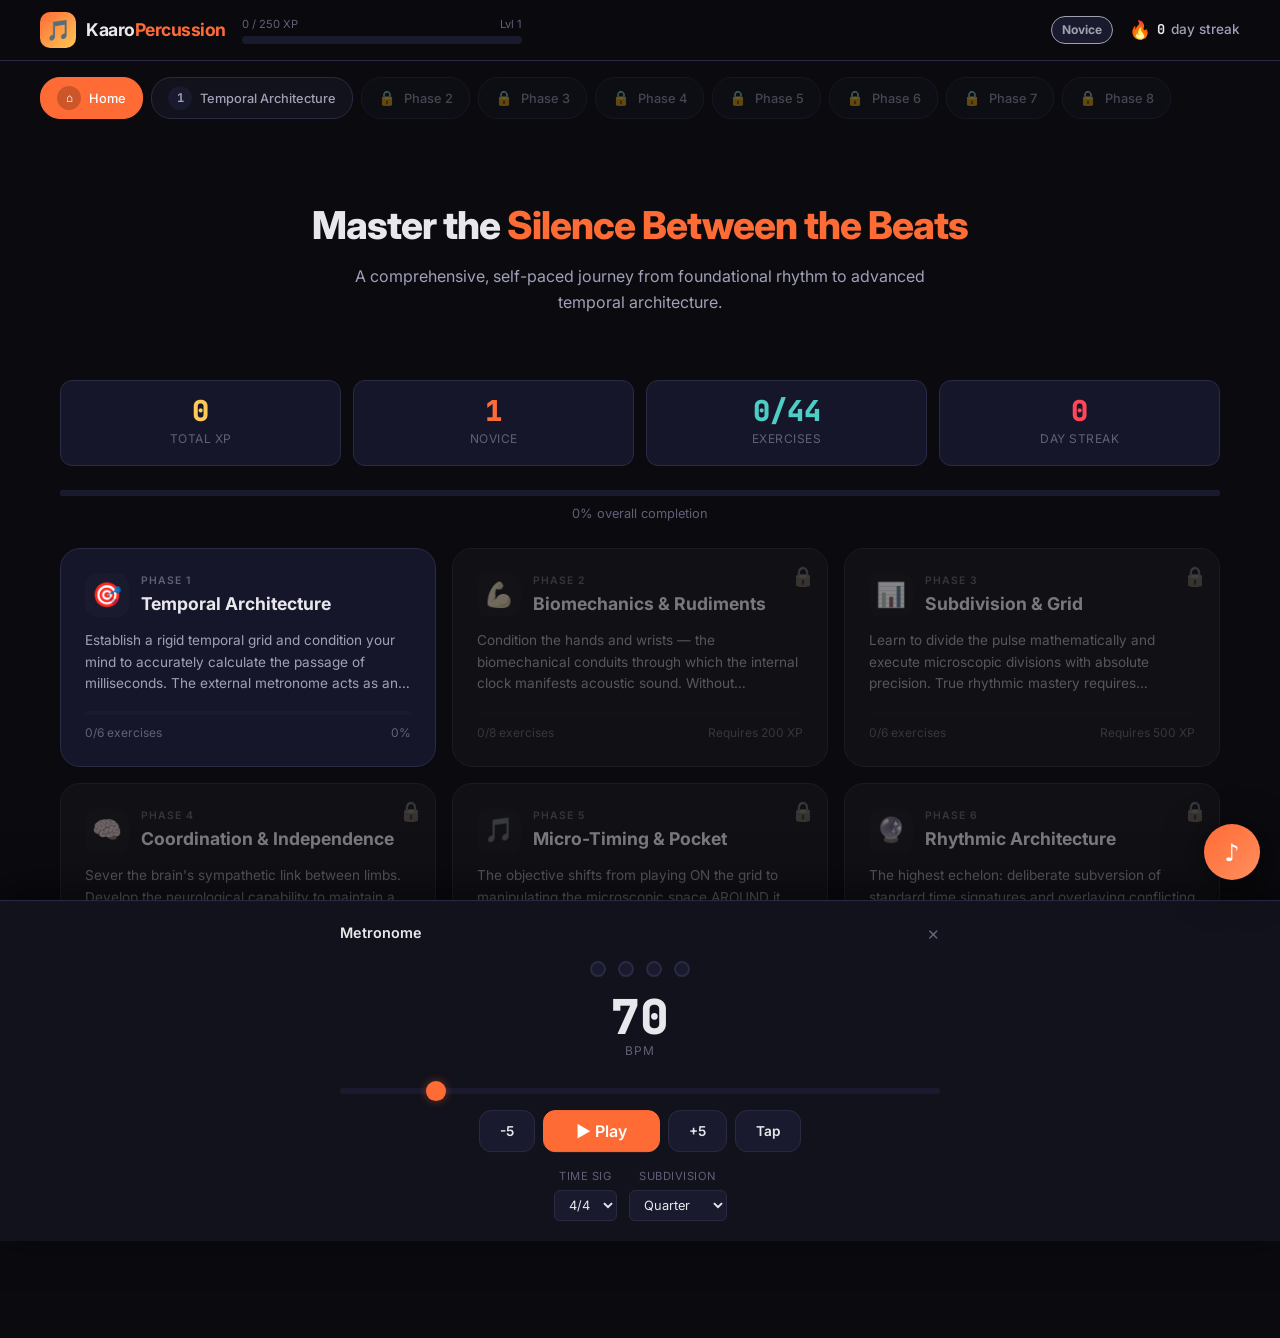
==== index.html @ 69bf9e23 "init with @claude" ====
<!DOCTYPE html>
<html lang="en">
<head>
  <meta charset="UTF-8">
  <meta name="viewport" content="width=device-width, initial-scale=1.0">
  <title>KaaroPercussion — Master the Silence Between the Beats</title>
  <meta name="description" content="A self-paced, gamified percussion training tool. From foundational rhythm to advanced temporal architecture.">
  <meta name="theme-color" content="#0a0a0f">
  <link rel="icon" href="data:image/svg+xml,<svg xmlns='http://www.w3.org/2000/svg' viewBox='0 0 100 100'><text y='.9em' font-size='90'>🥁</text></svg>">
  <link rel="stylesheet" href="style.css">
</head>
<body>

  <!-- Header -->
  <header id="app-header">
    <div class="header-inner">
      <div class="logo">
        <div class="logo-icon">&#127925;</div>
        <div class="logo-text">Kaaro<span>Percussion</span></div>
      </div>
      <div class="xp-bar-container">
        <div class="xp-bar-label">
          <span id="xp-label">0 / 250 XP</span>
          <span id="level-label">Lvl 1</span>
        </div>
        <div class="xp-bar">
          <div class="xp-bar-fill" id="xp-bar-fill" style="width: 0%"></div>
        </div>
      </div>
      <div class="header-stats">
        <span class="level-badge" id="level-badge">Novice</span>
        <div class="stat-badge">
          <span class="icon">&#128293;</span>
          <span class="value" id="streak-value">0</span>
          <span>day streak</span>
        </div>
      </div>
    </div>
  </header>

  <!-- Phase Navigation -->
  <nav id="phase-nav">
    <div class="phase-nav-inner" id="phase-nav-inner">
      <!-- Populated by JS -->
    </div>
  </nav>

  <!-- Main Content -->
  <main id="app-content">
    <!-- Views rendered here by JS -->
  </main>

  <!-- Metronome Toggle Button -->
  <button class="metronome-toggle" id="metronome-toggle" title="Toggle Metronome">
    &#9834;
  </button>

  <!-- Metronome Panel -->
  <div id="metronome-panel">
    <div class="metronome-inner">
      <div class="metronome-header">
        <h3>Metronome</h3>
        <button class="metronome-close" id="metronome-close">&times;</button>
      </div>
      <div class="metronome-pulse" id="metronome-pulse">
        <!-- Pulse dots populated by JS -->
      </div>
      <div class="metronome-bpm-display">
        <div class="metronome-bpm-value" id="bpm-display">70</div>
        <div class="metronome-bpm-label">BPM</div>
      </div>
      <input type="range" class="metronome-slider" id="bpm-slider" min="30" max="300" value="70">
      <div class="metronome-controls">
        <button class="metro-btn" id="bpm-down">-5</button>
        <button class="metro-btn play-btn" id="metro-play">&#9654; Play</button>
        <button class="metro-btn" id="bpm-up">+5</button>
        <button class="metro-btn" id="tap-tempo">Tap</button>
      </div>
      <div class="metronome-options">
        <div class="metro-option">
          <label>Time Sig</label>
          <select id="time-sig">
            <option value="2">2/4</option>
            <option value="3">3/4</option>
            <option value="4" selected>4/4</option>
            <option value="5">5/4</option>
            <option value="6">6/8</option>
            <option value="7">7/8</option>
          </select>
        </div>
        <div class="metro-option">
          <label>Subdivision</label>
          <select id="subdivision">
            <option value="1" selected>Quarter</option>
            <option value="2">Eighth</option>
            <option value="3">Triplet</option>
            <option value="4">Sixteenth</option>
          </select>
        </div>
      </div>
    </div>
  </div>

  <!-- Toast Container -->
  <div id="toast-container"></div>

  <!-- Scripts -->
  <script src="data.js"></script>
  <script src="app.js"></script>

</body>
</html>
---- style.css ----
/* ============================================================
   KaaroPercussion - Design System & Styles
   ============================================================ */

@import url('https://fonts.googleapis.com/css2?family=Inter:wght@300;400;500;600;700;800&family=JetBrains+Mono:wght@400;500;700&display=swap');

/* --- CSS Variables --- */
:root {
  --bg-primary: #0a0a0f;
  --bg-secondary: #12121c;
  --bg-tertiary: #1a1a2e;
  --bg-card: #16162a;
  --bg-elevated: #1e1e38;
  --accent-primary: #ff6b35;
  --accent-secondary: #ffc857;
  --accent-tertiary: #4ecdc4;
  --accent-purple: #9b59b6;
  --text-primary: #e8e8ec;
  --text-secondary: #a0a0b8;
  --text-muted: #606078;
  --danger: #ff4757;
  --success: #2ed573;
  --border: #2a2a44;
  --radius-sm: 6px;
  --radius-md: 12px;
  --radius-lg: 20px;
  --radius-xl: 28px;
  --shadow-sm: 0 2px 8px rgba(0,0,0,0.3);
  --shadow-md: 0 4px 24px rgba(0,0,0,0.4);
  --shadow-lg: 0 8px 40px rgba(0,0,0,0.5);
  --shadow-glow: 0 0 20px rgba(255,107,53,0.15);
  --font-body: 'Inter', system-ui, -apple-system, sans-serif;
  --font-mono: 'JetBrains Mono', 'Fira Code', 'Consolas', monospace;
  --transition: 0.25s cubic-bezier(0.4, 0, 0.2, 1);
}

/* --- Reset & Base --- */
*, *::before, *::after { box-sizing: border-box; margin: 0; padding: 0; }

html {
  font-size: 16px;
  scroll-behavior: smooth;
  -webkit-text-size-adjust: 100%;
}

body {
  font-family: var(--font-body);
  background: var(--bg-primary);
  color: var(--text-primary);
  line-height: 1.6;
  min-height: 100vh;
  overflow-x: hidden;
  -webkit-font-smoothing: antialiased;
}

a { color: var(--accent-tertiary); text-decoration: none; }
a:hover { text-decoration: underline; }

button {
  font-family: var(--font-body);
  cursor: pointer;
  border: none;
  outline: none;
  background: none;
  color: var(--text-primary);
}

/* --- Scrollbar --- */
::-webkit-scrollbar { width: 6px; }
::-webkit-scrollbar-track { background: var(--bg-primary); }
::-webkit-scrollbar-thumb { background: var(--border); border-radius: 3px; }
::-webkit-scrollbar-thumb:hover { background: var(--text-muted); }

/* ============================================================
   HEADER
   ============================================================ */
#app-header {
  position: sticky;
  top: 0;
  z-index: 100;
  background: rgba(10, 10, 15, 0.92);
  backdrop-filter: blur(12px);
  border-bottom: 1px solid var(--border);
  padding: 12px 20px;
}

.header-inner {
  max-width: 1200px;
  margin: 0 auto;
  display: flex;
  align-items: center;
  gap: 16px;
  flex-wrap: wrap;
}

.logo {
  display: flex;
  align-items: center;
  gap: 10px;
  flex-shrink: 0;
}

.logo-icon {
  width: 36px;
  height: 36px;
  background: linear-gradient(135deg, var(--accent-primary), var(--accent-secondary));
  border-radius: 10px;
  display: flex;
  align-items: center;
  justify-content: center;
  font-size: 20px;
}

.logo-text {
  font-size: 1.1rem;
  font-weight: 700;
  letter-spacing: -0.5px;
}

.logo-text span { color: var(--accent-primary); }

.header-stats {
  display: flex;
  align-items: center;
  gap: 16px;
  margin-left: auto;
}

.stat-badge {
  display: flex;
  align-items: center;
  gap: 6px;
  font-size: 0.85rem;
  color: var(--text-secondary);
  font-weight: 500;
}

.stat-badge .value {
  color: var(--text-primary);
  font-weight: 700;
  font-family: var(--font-mono);
}

.stat-badge .icon { font-size: 1.1rem; }

/* XP Bar */
.xp-bar-container {
  flex: 1;
  min-width: 120px;
  max-width: 280px;
}

.xp-bar-label {
  font-size: 0.7rem;
  color: var(--text-muted);
  margin-bottom: 3px;
  display: flex;
  justify-content: space-between;
}

.xp-bar {
  height: 8px;
  background: var(--bg-tertiary);
  border-radius: 4px;
  overflow: hidden;
}

.xp-bar-fill {
  height: 100%;
  background: linear-gradient(90deg, var(--accent-primary), var(--accent-secondary));
  border-radius: 4px;
  transition: width 0.6s ease;
  position: relative;
}

.xp-bar-fill::after {
  content: '';
  position: absolute;
  top: 0; right: 0;
  width: 30px; height: 100%;
  background: linear-gradient(90deg, transparent, rgba(255,255,255,0.2));
}

.level-badge {
  display: inline-flex;
  align-items: center;
  gap: 4px;
  padding: 3px 10px;
  border-radius: 20px;
  font-size: 0.75rem;
  font-weight: 700;
  background: var(--bg-tertiary);
  border: 1px solid var(--border);
  white-space: nowrap;
}

/* ============================================================
   PHASE NAVIGATION
   ============================================================ */
#phase-nav {
  padding: 16px 20px;
  overflow-x: auto;
  scroll-snap-type: x mandatory;
  -webkit-overflow-scrolling: touch;
  scrollbar-width: none;
}
#phase-nav::-webkit-scrollbar { display: none; }

.phase-nav-inner {
  max-width: 1200px;
  margin: 0 auto;
  display: flex;
  gap: 8px;
}

.phase-nav-item {
  scroll-snap-align: center;
  display: flex;
  align-items: center;
  gap: 8px;
  padding: 8px 16px;
  border-radius: var(--radius-lg);
  background: var(--bg-secondary);
  border: 1px solid var(--border);
  font-size: 0.8rem;
  font-weight: 500;
  color: var(--text-secondary);
  white-space: nowrap;
  transition: var(--transition);
  cursor: pointer;
  flex-shrink: 0;
}

.phase-nav-item:hover { background: var(--bg-tertiary); color: var(--text-primary); }
.phase-nav-item.active { background: var(--accent-primary); color: #fff; border-color: var(--accent-primary); }
.phase-nav-item.locked { opacity: 0.4; cursor: not-allowed; }
.phase-nav-item.completed { border-color: var(--success); }
.phase-nav-item .nav-num {
  width: 24px; height: 24px;
  border-radius: 50%;
  background: var(--bg-tertiary);
  display: flex; align-items: center; justify-content: center;
  font-weight: 700; font-size: 0.75rem;
  font-family: var(--font-mono);
}
.phase-nav-item.active .nav-num { background: rgba(0,0,0,0.2); }
.phase-nav-item.locked .nav-lock { font-size: 0.9rem; }

/* ============================================================
   MAIN CONTENT
   ============================================================ */
#app-content {
  max-width: 1200px;
  margin: 0 auto;
  padding: 20px;
  padding-bottom: 100px;
}

/* --- Dashboard View --- */
.dashboard-hero {
  text-align: center;
  padding: 40px 20px;
}

.dashboard-hero h1 {
  font-size: clamp(1.6rem, 4vw, 2.4rem);
  font-weight: 800;
  letter-spacing: -1px;
  margin-bottom: 8px;
}

.dashboard-hero h1 span { color: var(--accent-primary); }

.dashboard-hero p {
  color: var(--text-secondary);
  font-size: 1rem;
  max-width: 600px;
  margin: 0 auto;
}

.dashboard-stats {
  display: grid;
  grid-template-columns: repeat(auto-fit, minmax(140px, 1fr));
  gap: 12px;
  margin: 24px 0;
}

.dashboard-stat-card {
  background: var(--bg-card);
  border: 1px solid var(--border);
  border-radius: var(--radius-md);
  padding: 16px;
  text-align: center;
}

.dashboard-stat-card .stat-value {
  font-size: 1.8rem;
  font-weight: 800;
  font-family: var(--font-mono);
  line-height: 1;
  margin-bottom: 4px;
}

.dashboard-stat-card .stat-label {
  font-size: 0.75rem;
  color: var(--text-muted);
  text-transform: uppercase;
  letter-spacing: 0.5px;
}

/* Phase Cards Grid */
.phase-grid {
  display: grid;
  grid-template-columns: repeat(auto-fill, minmax(280px, 1fr));
  gap: 16px;
  margin-top: 24px;
}

.phase-card {
  background: var(--bg-card);
  border: 1px solid var(--border);
  border-radius: var(--radius-lg);
  padding: 24px;
  cursor: pointer;
  transition: var(--transition);
  position: relative;
  overflow: hidden;
}

.phase-card:hover {
  transform: translateY(-2px);
  border-color: var(--accent-primary);
  box-shadow: var(--shadow-glow);
}

.phase-card.locked {
  filter: grayscale(0.8);
  opacity: 0.5;
  cursor: not-allowed;
}

.phase-card.locked:hover { transform: none; border-color: var(--border); box-shadow: none; }

.phase-card.completed { border-color: var(--success); }

.phase-card-header {
  display: flex;
  align-items: center;
  gap: 12px;
  margin-bottom: 12px;
}

.phase-card-icon {
  width: 44px; height: 44px;
  background: var(--bg-tertiary);
  border-radius: var(--radius-md);
  display: flex; align-items: center; justify-content: center;
  font-size: 1.5rem;
}

.phase-card-number {
  font-size: 0.65rem;
  text-transform: uppercase;
  letter-spacing: 1px;
  color: var(--text-muted);
  font-weight: 600;
}

.phase-card-title {
  font-size: 1.1rem;
  font-weight: 700;
}

.phase-card-desc {
  font-size: 0.85rem;
  color: var(--text-secondary);
  margin-bottom: 16px;
  display: -webkit-box;
  -webkit-line-clamp: 3;
  -webkit-box-orient: vertical;
  overflow: hidden;
}

.phase-card-progress {
  height: 4px;
  background: var(--bg-tertiary);
  border-radius: 2px;
  overflow: hidden;
}

.phase-card-progress-fill {
  height: 100%;
  background: var(--accent-tertiary);
  border-radius: 2px;
  transition: width 0.4s ease;
}

.phase-card-footer {
  display: flex;
  justify-content: space-between;
  align-items: center;
  margin-top: 8px;
  font-size: 0.75rem;
  color: var(--text-muted);
}

.phase-lock-overlay {
  position: absolute;
  top: 12px; right: 12px;
  font-size: 1.2rem;
  opacity: 0.5;
}

/* --- Phase Detail View --- */
.phase-detail-header {
  margin-bottom: 24px;
}

.phase-detail-header .back-btn {
  display: inline-flex;
  align-items: center;
  gap: 6px;
  color: var(--text-secondary);
  font-size: 0.85rem;
  margin-bottom: 16px;
  cursor: pointer;
  transition: var(--transition);
}

.phase-detail-header .back-btn:hover { color: var(--text-primary); }

.phase-detail-header h2 {
  font-size: clamp(1.4rem, 3vw, 2rem);
  font-weight: 800;
  letter-spacing: -0.5px;
}

.phase-detail-header .phase-subtitle {
  color: var(--accent-primary);
  font-size: 0.85rem;
  font-weight: 600;
  text-transform: uppercase;
  letter-spacing: 1px;
  margin-bottom: 4px;
}

.phase-detail-header .phase-desc {
  color: var(--text-secondary);
  font-size: 0.95rem;
  margin-top: 8px;
  max-width: 700px;
}

.phase-progress-bar {
  margin-top: 16px;
}

/* Lesson Accordion */
.lesson-list { display: flex; flex-direction: column; gap: 12px; }

.lesson-item {
  background: var(--bg-card);
  border: 1px solid var(--border);
  border-radius: var(--radius-md);
  overflow: hidden;
  transition: var(--transition);
}

.lesson-item.completed { border-left: 3px solid var(--success); }
.lesson-item.in-progress { border-left: 3px solid var(--accent-primary); }

.lesson-header {
  padding: 16px 20px;
  cursor: pointer;
  display: flex;
  align-items: center;
  gap: 12px;
  transition: var(--transition);
}

.lesson-header:hover { background: var(--bg-tertiary); }

.lesson-status-icon {
  width: 28px; height: 28px;
  border-radius: 50%;
  border: 2px solid var(--border);
  display: flex; align-items: center; justify-content: center;
  font-size: 0.75rem;
  flex-shrink: 0;
}

.lesson-item.completed .lesson-status-icon {
  background: var(--success);
  border-color: var(--success);
  color: #fff;
}

.lesson-item.in-progress .lesson-status-icon {
  border-color: var(--accent-primary);
  color: var(--accent-primary);
}

.lesson-title {
  font-weight: 600;
  font-size: 0.95rem;
  flex: 1;
}

.lesson-meta {
  font-size: 0.75rem;
  color: var(--text-muted);
  display: flex;
  align-items: center;
  gap: 8px;
}

.lesson-chevron {
  color: var(--text-muted);
  transition: transform var(--transition);
  font-size: 0.8rem;
}

.lesson-item.expanded .lesson-chevron { transform: rotate(180deg); }

.lesson-body {
  display: none;
  padding: 0 20px 20px;
  border-top: 1px solid var(--border);
}

.lesson-item.expanded .lesson-body { display: block; }

.lesson-content {
  padding: 16px 0;
  font-size: 0.9rem;
  color: var(--text-secondary);
  line-height: 1.7;
}

.lesson-content p { margin-bottom: 12px; }
.lesson-content strong { color: var(--text-primary); }
.lesson-content em { color: var(--accent-secondary); font-style: italic; }

/* Data Tables in Lesson Content */
.data-table {
  width: 100%;
  border-collapse: collapse;
  margin: 16px 0;
  font-size: 0.85rem;
}

.data-table th {
  background: var(--bg-tertiary);
  color: var(--accent-secondary);
  text-align: left;
  padding: 10px 12px;
  font-weight: 600;
  font-size: 0.8rem;
  text-transform: uppercase;
  letter-spacing: 0.5px;
}

.data-table td {
  padding: 10px 12px;
  border-bottom: 1px solid var(--border);
  color: var(--text-secondary);
}

.data-table tr:hover td { background: rgba(255,255,255,0.02); }

/* Videos Section */
.lesson-videos {
  margin: 16px 0;
}

.lesson-videos h4 {
  font-size: 0.8rem;
  text-transform: uppercase;
  letter-spacing: 1px;
  color: var(--text-muted);
  margin-bottom: 12px;
}

.video-grid {
  display: grid;
  grid-template-columns: repeat(auto-fill, minmax(280px, 1fr));
  gap: 12px;
}

.video-card {
  border-radius: var(--radius-md);
  overflow: hidden;
  background: var(--bg-tertiary);
  border: 1px solid var(--border);
}

.video-embed {
  aspect-ratio: 16 / 9;
  width: 100%;
}

.video-embed iframe {
  width: 100%;
  height: 100%;
  border: none;
}

.video-title {
  padding: 8px 12px;
  font-size: 0.8rem;
  color: var(--text-secondary);
}

/* Resources */
.lesson-resources {
  margin: 12px 0;
}

.lesson-resources h4 {
  font-size: 0.8rem;
  text-transform: uppercase;
  letter-spacing: 1px;
  color: var(--text-muted);
  margin-bottom: 8px;
}

.resource-link {
  display: flex;
  align-items: center;
  gap: 8px;
  padding: 8px 12px;
  background: var(--bg-tertiary);
  border-radius: var(--radius-sm);
  margin-bottom: 6px;
  font-size: 0.85rem;
  transition: var(--transition);
}

.resource-link:hover { background: var(--bg-elevated); text-decoration: none; }

/* Exercise List */
.exercise-list {
  margin-top: 16px;
}

.exercise-list h4 {
  font-size: 0.8rem;
  text-transform: uppercase;
  letter-spacing: 1px;
  color: var(--text-muted);
  margin-bottom: 12px;
}

.exercise-card {
  background: var(--bg-tertiary);
  border: 1px solid var(--border);
  border-radius: var(--radius-md);
  padding: 16px;
  margin-bottom: 8px;
  cursor: pointer;
  transition: var(--transition);
  display: flex;
  align-items: center;
  gap: 12px;
}

.exercise-card:hover {
  border-color: var(--accent-primary);
  transform: translateX(4px);
}

.exercise-card.completed {
  border-left: 3px solid var(--success);
}

.exercise-status {
  width: 24px; height: 24px;
  border-radius: 50%;
  border: 2px solid var(--border);
  display: flex; align-items: center; justify-content: center;
  font-size: 0.65rem;
  flex-shrink: 0;
}

.exercise-card.completed .exercise-status {
  background: var(--success);
  border-color: var(--success);
  color: #fff;
}

.exercise-info { flex: 1; }
.exercise-info h5 { font-size: 0.9rem; font-weight: 600; margin-bottom: 2px; }
.exercise-type-tag {
  font-size: 0.65rem;
  text-transform: uppercase;
  letter-spacing: 0.5px;
  color: var(--accent-tertiary);
  font-weight: 600;
}

.exercise-xp {
  font-family: var(--font-mono);
  font-size: 0.8rem;
  color: var(--accent-secondary);
  font-weight: 700;
  white-space: nowrap;
}

/* --- Exercise View --- */
.exercise-view {
  max-width: 800px;
  margin: 0 auto;
}

.exercise-view .back-btn {
  display: inline-flex;
  align-items: center;
  gap: 6px;
  color: var(--text-secondary);
  font-size: 0.85rem;
  margin-bottom: 20px;
  cursor: pointer;
  transition: var(--transition);
}

.exercise-view .back-btn:hover { color: var(--text-primary); }

.exercise-view h2 {
  font-size: 1.5rem;
  font-weight: 800;
  margin-bottom: 4px;
}

.exercise-view .exercise-type-label {
  font-size: 0.75rem;
  text-transform: uppercase;
  letter-spacing: 1px;
  color: var(--accent-tertiary);
  font-weight: 600;
  margin-bottom: 16px;
}

.exercise-instructions {
  background: var(--bg-card);
  border: 1px solid var(--border);
  border-radius: var(--radius-md);
  padding: 20px;
  font-size: 0.95rem;
  color: var(--text-secondary);
  line-height: 1.7;
  margin-bottom: 20px;
}

.exercise-tools {
  margin: 20px 0;
}

/* Checklist (self-assessment) */
.checklist {
  list-style: none;
  margin: 16px 0;
}

.checklist-item {
  display: flex;
  align-items: center;
  gap: 12px;
  padding: 12px 16px;
  background: var(--bg-card);
  border: 1px solid var(--border);
  border-radius: var(--radius-sm);
  margin-bottom: 6px;
  cursor: pointer;
  transition: var(--transition);
  font-size: 0.9rem;
}

.checklist-item:hover { background: var(--bg-tertiary); }

.checklist-item.checked {
  border-color: var(--success);
  background: rgba(46, 213, 115, 0.05);
}

.checklist-checkbox {
  width: 22px; height: 22px;
  border: 2px solid var(--border);
  border-radius: 4px;
  display: flex; align-items: center; justify-content: center;
  flex-shrink: 0;
  transition: var(--transition);
}

.checklist-item.checked .checklist-checkbox {
  background: var(--success);
  border-color: var(--success);
}

/* Complete Button */
.complete-btn {
  display: flex;
  align-items: center;
  justify-content: center;
  gap: 8px;
  width: 100%;
  padding: 16px;
  background: linear-gradient(135deg, var(--accent-primary), #ff8f5e);
  color: #fff;
  font-size: 1rem;
  font-weight: 700;
  border-radius: var(--radius-md);
  margin-top: 20px;
  transition: var(--transition);
}

.complete-btn:hover { transform: scale(1.02); box-shadow: 0 4px 20px rgba(255,107,53,0.3); }
.complete-btn:active { transform: scale(0.98); }

.complete-btn.completed {
  background: var(--success);
  cursor: default;
}

.complete-btn.completed:hover { transform: none; box-shadow: none; }

/* ============================================================
   RHYTHM VISUALIZATION
   ============================================================ */

/* Accent Grid */
.rhythm-grid {
  display: flex;
  gap: 2px;
  padding: 16px;
  background: var(--bg-card);
  border-radius: var(--radius-md);
  border: 1px solid var(--border);
  overflow-x: auto;
  justify-content: center;
  flex-wrap: wrap;
}

.rhythm-beat {
  display: flex;
  gap: 2px;
  padding: 4px;
  border-right: 1px solid var(--border);
}

.rhythm-beat:last-child { border-right: none; }

.rhythm-note {
  width: 40px; height: 50px;
  display: flex; flex-direction: column;
  align-items: center; justify-content: center;
  border-radius: var(--radius-sm);
  font-family: var(--font-mono);
  font-size: 0.85rem;
  color: var(--text-muted);
  background: var(--bg-tertiary);
  transition: var(--transition);
}

.rhythm-note.accent {
  background: var(--accent-primary);
  color: #fff;
  font-weight: 700;
  font-size: 1rem;
  box-shadow: 0 0 10px rgba(255,107,53,0.3);
}

.rhythm-note-label {
  font-size: 0.6rem;
  color: var(--text-muted);
  margin-top: 2px;
}

.rhythm-note.accent .rhythm-note-label { color: rgba(255,255,255,0.7); }

/* Sticking Pattern Display */
.sticking-display {
  display: flex;
  gap: 4px;
  padding: 16px;
  background: var(--bg-card);
  border-radius: var(--radius-md);
  border: 1px solid var(--border);
  justify-content: center;
  flex-wrap: wrap;
}

.stick {
  width: 44px; height: 52px;
  display: flex; align-items: center; justify-content: center;
  border-radius: var(--radius-sm);
  font-family: var(--font-mono);
  font-size: 1.1rem;
  font-weight: 500;
  transition: var(--transition);
}

.stick.right { background: rgba(255,107,53,0.15); color: var(--accent-primary); }
.stick.left { background: rgba(78,205,196,0.15); color: var(--accent-tertiary); }
.stick.accent { font-weight: 800; font-size: 1.3rem; }
.stick.right.accent { background: rgba(255,107,53,0.3); }
.stick.left.accent { background: rgba(78,205,196,0.3); }
.stick.grace { font-size: 0.7rem; opacity: 0.6; width: 28px; }
.stick.kick { background: rgba(155,89,182,0.15); color: var(--accent-purple); }
.stick.hihat { background: rgba(255,200,87,0.15); color: var(--accent-secondary); }
.stick.ghost { opacity: 0.4; font-size: 0.8rem; }

.sticking-divider {
  width: 2px; height: 52px;
  background: var(--border);
  margin: 0 8px;
}

/* Polyrhythm Circle */
.polyrhythm-container {
  display: flex;
  flex-direction: column;
  align-items: center;
  padding: 24px;
  background: var(--bg-card);
  border-radius: var(--radius-md);
  border: 1px solid var(--border);
}

.polyrhythm-circle {
  position: relative;
  width: 240px; height: 240px;
}

.polyrhythm-ring {
  position: absolute;
  border: 2px solid var(--border);
  border-radius: 50%;
}

.polyrhythm-ring.outer {
  width: 100%; height: 100%;
  top: 0; left: 0;
}

.polyrhythm-ring.inner {
  width: 70%; height: 70%;
  top: 15%; left: 15%;
}

.polyrhythm-dot {
  position: absolute;
  width: 14px; height: 14px;
  border-radius: 50%;
  transform: translate(-50%, -50%);
  transition: var(--transition);
}

.polyrhythm-dot.rhythm-a { background: var(--accent-primary); }
.polyrhythm-dot.rhythm-b { background: var(--accent-tertiary); }
.polyrhythm-dot.active { transform: translate(-50%, -50%) scale(1.5); box-shadow: 0 0 12px currentColor; }

.polyrhythm-sweep {
  position: absolute;
  top: 50%; left: 50%;
  width: 50%; height: 2px;
  background: linear-gradient(90deg, transparent, var(--accent-secondary));
  transform-origin: left center;
  transition: none;
}

.polyrhythm-label {
  margin-top: 16px;
  font-family: var(--font-mono);
  font-size: 1.2rem;
  font-weight: 700;
  color: var(--text-primary);
}

.polyrhythm-sublabel {
  font-size: 0.8rem;
  color: var(--text-muted);
}

/* Clave Pattern */
.clave-grid {
  display: flex;
  gap: 4px;
  padding: 16px;
  background: var(--bg-card);
  border-radius: var(--radius-md);
  border: 1px solid var(--border);
  justify-content: center;
}

.clave-slot {
  width: 32px; height: 32px;
  border-radius: 50%;
  border: 2px solid var(--border);
  display: flex; align-items: center; justify-content: center;
  transition: var(--transition);
}

.clave-slot.hit {
  background: var(--accent-primary);
  border-color: var(--accent-primary);
}

.clave-slot.bar-divider { margin-left: 8px; }

/* ============================================================
   METRONOME PANEL
   ============================================================ */
.metronome-toggle {
  position: fixed;
  bottom: 20px;
  right: 20px;
  width: 56px; height: 56px;
  border-radius: 50%;
  background: linear-gradient(135deg, var(--accent-primary), #ff8f5e);
  color: #fff;
  font-size: 1.5rem;
  display: flex; align-items: center; justify-content: center;
  box-shadow: var(--shadow-lg);
  z-index: 200;
  transition: var(--transition);
}

.metronome-toggle:hover { transform: scale(1.1); }
.metronome-toggle.active { background: var(--success); }

#metronome-panel {
  position: fixed;
  bottom: 0; left: 0; right: 0;
  background: var(--bg-secondary);
  border-top: 1px solid var(--border);
  padding: 20px;
  z-index: 150;
  transform: translateY(100%);
  transition: transform 0.35s cubic-bezier(0.4, 0, 0.2, 1);
  box-shadow: 0 -8px 40px rgba(0,0,0,0.5);
}

#metronome-panel.open { transform: translateY(0); }

.metronome-inner {
  max-width: 600px;
  margin: 0 auto;
}

.metronome-header {
  display: flex;
  align-items: center;
  justify-content: space-between;
  margin-bottom: 16px;
}

.metronome-header h3 {
  font-size: 0.9rem;
  font-weight: 600;
}

.metronome-close {
  font-size: 1.2rem;
  color: var(--text-muted);
  cursor: pointer;
}

.metronome-bpm-display {
  text-align: center;
  margin-bottom: 16px;
}

.metronome-bpm-value {
  font-family: var(--font-mono);
  font-size: 3rem;
  font-weight: 800;
  line-height: 1;
  color: var(--text-primary);
}

.metronome-bpm-label {
  font-size: 0.75rem;
  color: var(--text-muted);
  text-transform: uppercase;
  letter-spacing: 1px;
}

.metronome-slider {
  width: 100%;
  -webkit-appearance: none;
  appearance: none;
  height: 6px;
  background: var(--bg-tertiary);
  border-radius: 3px;
  outline: none;
  margin-bottom: 16px;
}

.metronome-slider::-webkit-slider-thumb {
  -webkit-appearance: none;
  width: 20px; height: 20px;
  border-radius: 50%;
  background: var(--accent-primary);
  cursor: pointer;
  box-shadow: 0 0 8px rgba(255,107,53,0.4);
}

.metronome-slider::-moz-range-thumb {
  width: 20px; height: 20px;
  border-radius: 50%;
  background: var(--accent-primary);
  cursor: pointer;
  border: none;
}

.metronome-controls {
  display: flex;
  gap: 8px;
  justify-content: center;
  margin-bottom: 16px;
}

.metro-btn {
  padding: 10px 20px;
  border-radius: var(--radius-md);
  font-size: 0.85rem;
  font-weight: 600;
  background: var(--bg-tertiary);
  border: 1px solid var(--border);
  transition: var(--transition);
}

.metro-btn:hover { background: var(--bg-elevated); border-color: var(--accent-primary); }

.metro-btn.play-btn {
  background: var(--accent-primary);
  border-color: var(--accent-primary);
  color: #fff;
  padding: 10px 32px;
  font-size: 1rem;
}

.metro-btn.play-btn.playing { background: var(--danger); border-color: var(--danger); }
.metro-btn.play-btn:hover { opacity: 0.9; }

.metronome-options {
  display: flex;
  gap: 12px;
  justify-content: center;
  flex-wrap: wrap;
}

.metro-option {
  display: flex;
  flex-direction: column;
  align-items: center;
  gap: 4px;
}

.metro-option label {
  font-size: 0.7rem;
  color: var(--text-muted);
  text-transform: uppercase;
  letter-spacing: 0.5px;
}

.metro-option select {
  background: var(--bg-tertiary);
  border: 1px solid var(--border);
  border-radius: var(--radius-sm);
  color: var(--text-primary);
  padding: 6px 10px;
  font-size: 0.8rem;
  font-family: var(--font-body);
}

/* Metronome Pulse Indicator */
.metronome-pulse {
  display: flex;
  justify-content: center;
  gap: 12px;
  margin-bottom: 16px;
}

.pulse-dot {
  width: 16px; height: 16px;
  border-radius: 50%;
  background: var(--bg-tertiary);
  border: 2px solid var(--border);
  transition: all 0.1s ease;
}

.pulse-dot.active {
  background: var(--accent-primary);
  border-color: var(--accent-primary);
  box-shadow: 0 0 12px rgba(255,107,53,0.5);
  transform: scale(1.3);
}

.pulse-dot.downbeat.active {
  background: var(--accent-secondary);
  border-color: var(--accent-secondary);
  box-shadow: 0 0 12px rgba(255,200,87,0.5);
}

/* ============================================================
   TIMER
   ============================================================ */
.practice-timer {
  text-align: center;
  padding: 24px;
  background: var(--bg-card);
  border-radius: var(--radius-md);
  border: 1px solid var(--border);
  margin: 16px 0;
}

.timer-display {
  font-family: var(--font-mono);
  font-size: 3rem;
  font-weight: 800;
  color: var(--text-primary);
  margin-bottom: 12px;
}

.timer-controls {
  display: flex;
  gap: 8px;
  justify-content: center;
}

.timer-btn {
  padding: 10px 24px;
  border-radius: var(--radius-md);
  font-weight: 600;
  background: var(--bg-tertiary);
  border: 1px solid var(--border);
  transition: var(--transition);
}

.timer-btn:hover { border-color: var(--accent-primary); }
.timer-btn.start { background: var(--accent-primary); color: #fff; border-color: var(--accent-primary); }
.timer-btn.pause { background: var(--accent-secondary); color: #000; border-color: var(--accent-secondary); }
.timer-btn.reset { background: var(--bg-tertiary); }

/* ============================================================
   TOAST NOTIFICATIONS
   ============================================================ */
#toast-container {
  position: fixed;
  top: 80px;
  right: 20px;
  z-index: 300;
  display: flex;
  flex-direction: column;
  gap: 8px;
}

.toast {
  padding: 12px 20px;
  border-radius: var(--radius-md);
  background: var(--bg-elevated);
  border: 1px solid var(--border);
  box-shadow: var(--shadow-lg);
  font-size: 0.9rem;
  font-weight: 500;
  animation: toastIn 0.3s ease, toastOut 0.3s ease 2.7s forwards;
  display: flex;
  align-items: center;
  gap: 8px;
  max-width: 320px;
}

.toast.xp { border-color: var(--accent-secondary); }
.toast.xp .toast-icon { color: var(--accent-secondary); }
.toast.level-up { border-color: var(--accent-primary); background: rgba(255,107,53,0.1); }
.toast.streak { border-color: var(--accent-tertiary); }
.toast.unlock { border-color: var(--accent-purple); }

.toast-icon { font-size: 1.2rem; }

@keyframes toastIn {
  from { opacity: 0; transform: translateX(40px); }
  to { opacity: 1; transform: translateX(0); }
}

@keyframes toastOut {
  from { opacity: 1; transform: translateX(0); }
  to { opacity: 0; transform: translateX(40px); }
}

/* ============================================================
   LEVEL UP CELEBRATION
   ============================================================ */
.level-up-overlay {
  position: fixed;
  inset: 0;
  background: rgba(0,0,0,0.85);
  z-index: 500;
  display: flex;
  flex-direction: column;
  align-items: center;
  justify-content: center;
  animation: fadeIn 0.3s ease;
}

.level-up-content {
  text-align: center;
  animation: levelUpPop 0.5s cubic-bezier(0.175, 0.885, 0.32, 1.275);
}

.level-up-content .level-num {
  font-family: var(--font-mono);
  font-size: 5rem;
  font-weight: 800;
  line-height: 1;
  background: linear-gradient(135deg, var(--accent-primary), var(--accent-secondary));
  -webkit-background-clip: text;
  -webkit-text-fill-color: transparent;
  background-clip: text;
}

.level-up-content .level-title {
  font-size: 1.5rem;
  font-weight: 700;
  margin-top: 8px;
  color: var(--text-primary);
}

.level-up-content .level-label {
  font-size: 0.85rem;
  color: var(--text-muted);
  margin-top: 4px;
  text-transform: uppercase;
  letter-spacing: 2px;
}

.level-up-dismiss {
  margin-top: 32px;
  padding: 12px 32px;
  border-radius: var(--radius-lg);
  background: var(--accent-primary);
  color: #fff;
  font-weight: 600;
}

@keyframes fadeIn {
  from { opacity: 0; }
  to { opacity: 1; }
}

@keyframes levelUpPop {
  0% { opacity: 0; transform: scale(0.5); }
  100% { opacity: 1; transform: scale(1); }
}

/* ============================================================
   RESPONSIVE
   ============================================================ */
@media (max-width: 640px) {
  #app-header { padding: 10px 14px; }

  .header-inner { gap: 10px; }

  .logo-text { font-size: 0.95rem; }

  .xp-bar-container { min-width: 80px; max-width: 160px; }

  .header-stats { gap: 10px; }

  .stat-badge { font-size: 0.75rem; }

  .dashboard-hero { padding: 24px 12px; }

  .dashboard-stats { grid-template-columns: repeat(2, 1fr); }

  .phase-grid { grid-template-columns: 1fr; }

  .phase-card { padding: 16px; }

  #app-content { padding: 12px; padding-bottom: 100px; }

  .lesson-header { padding: 12px 14px; }

  .video-grid { grid-template-columns: 1fr; }

  .rhythm-note { width: 32px; height: 40px; font-size: 0.75rem; }

  .stick { width: 36px; height: 44px; font-size: 0.95rem; }

  .metronome-bpm-value { font-size: 2.4rem; }

  .metronome-toggle { bottom: 16px; right: 16px; width: 48px; height: 48px; font-size: 1.2rem; }

  #metronome-panel { padding: 16px; }

  .timer-display { font-size: 2.4rem; }

  .polyrhythm-circle { width: 180px; height: 180px; }

  #toast-container { right: 12px; left: 12px; }
  .toast { max-width: 100%; }
}

@media (min-width: 641px) and (max-width: 1024px) {
  .phase-grid { grid-template-columns: repeat(2, 1fr); }
}

/* ============================================================
   UTILITY CLASSES
   ============================================================ */
.hidden { display: none !important; }
.text-accent { color: var(--accent-primary); }
.text-gold { color: var(--accent-secondary); }
.text-teal { color: var(--accent-tertiary); }
.text-muted { color: var(--text-muted); }
.mt-1 { margin-top: 8px; }
.mt-2 { margin-top: 16px; }
.mt-3 { margin-top: 24px; }
.mb-1 { margin-bottom: 8px; }
.mb-2 { margin-bottom: 16px; }
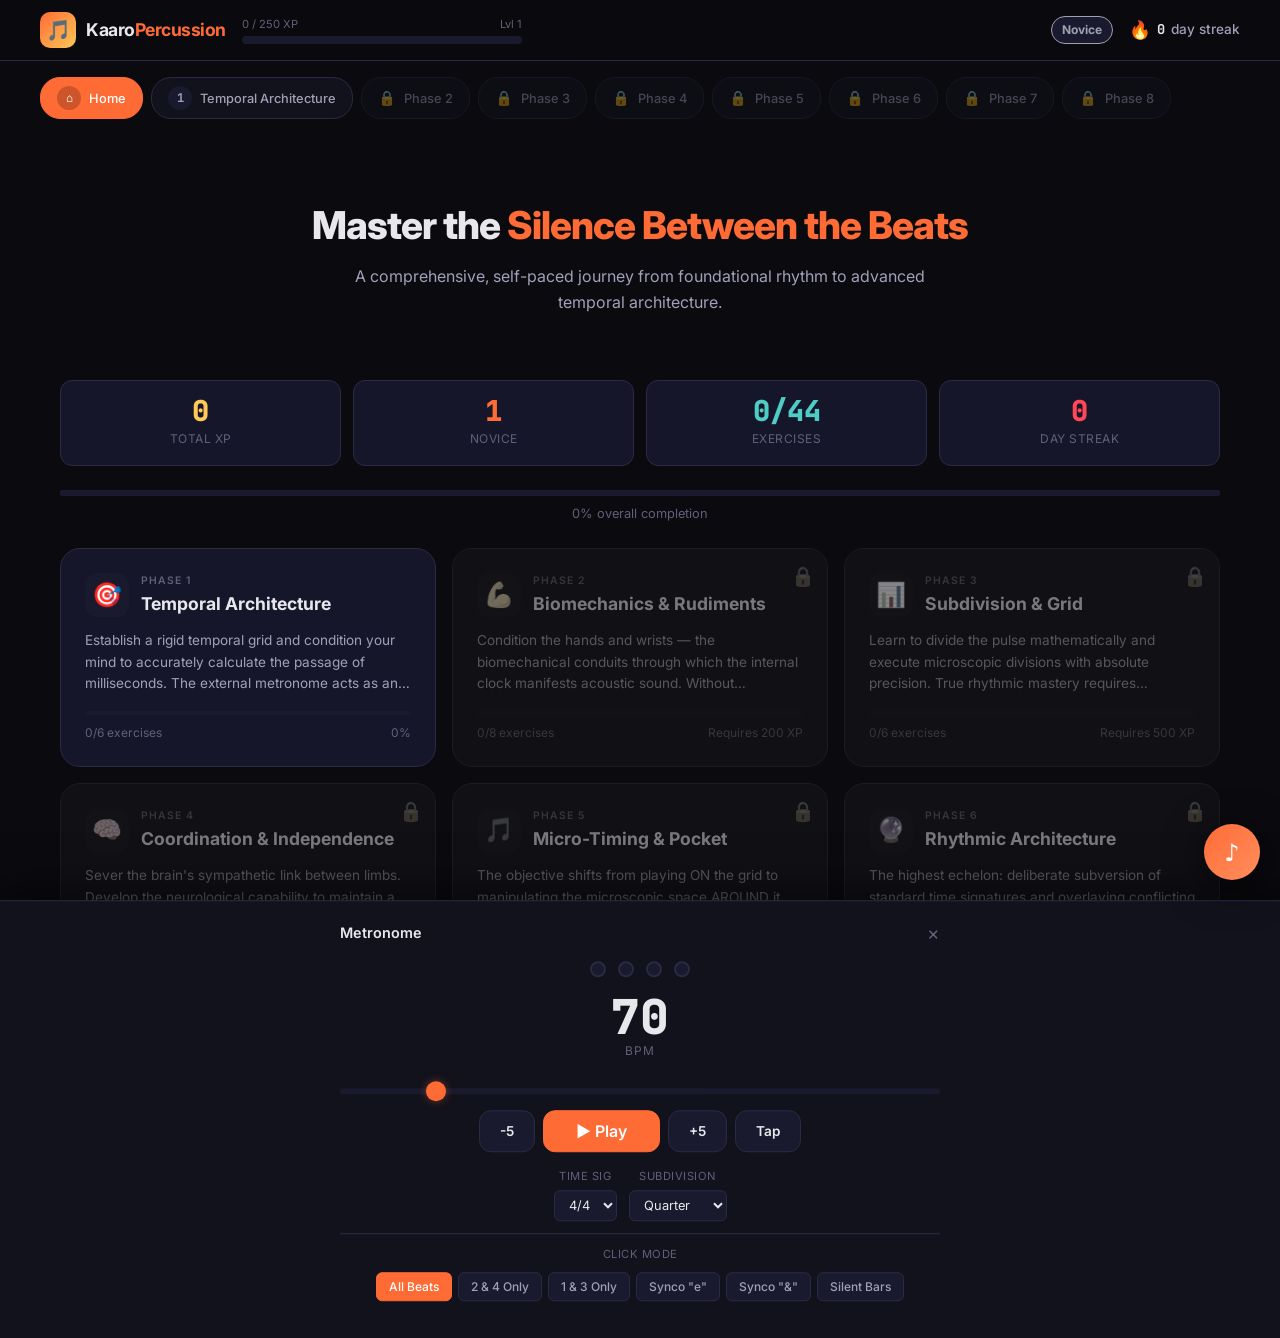
==== commit 9e8dc260: "feat: enhance metronome with ghost beat modes and tap pads - Implement ghost beat modes: 'all', '2-4" ====
--- a/index.html
+++ b/index.html
@@ -98,6 +98,18 @@
           </select>
         </div>
       </div>
+      <div class="metro-ghost-mode">
+        <label>Click Mode</label>
+        <div class="ghost-mode-select" id="ghost-mode-select">
+          <button class="ghost-mode-btn active" data-ghost="all">All Beats</button>
+          <button class="ghost-mode-btn" data-ghost="2-4">2 &amp; 4 Only</button>
+          <button class="ghost-mode-btn" data-ghost="1-3">1 &amp; 3 Only</button>
+          <button class="ghost-mode-btn" data-ghost="synco-e">Synco "e"</button>
+          <button class="ghost-mode-btn" data-ghost="synco-and">Synco "&amp;"</button>
+          <button class="ghost-mode-btn" data-ghost="silent-bars">Silent Bars</button>
+        </div>
+        <div class="ghost-bar-counter" id="ghost-bar-counter"></div>
+      </div>
     </div>
   </div>
 
--- a/style.css
+++ b/style.css
@@ -1407,6 +1407,295 @@
 }
 
 /* ============================================================
+   TAP PADS
+   ============================================================ */
+.tap-pad-container {
+  background: var(--bg-card);
+  border: 1px solid var(--border);
+  border-radius: var(--radius-md);
+  padding: 20px;
+  margin: 16px 0;
+}
+
+.tap-pad-header {
+  display: flex;
+  align-items: center;
+  justify-content: space-between;
+  margin-bottom: 16px;
+}
+
+.tap-pad-header h4 {
+  font-size: 0.8rem;
+  text-transform: uppercase;
+  letter-spacing: 1px;
+  color: var(--text-muted);
+}
+
+.tap-pad-grid {
+  display: grid;
+  grid-template-columns: repeat(3, 1fr);
+  gap: 10px;
+  max-width: 400px;
+  margin: 0 auto;
+}
+
+.tap-pad {
+  aspect-ratio: 1;
+  border-radius: var(--radius-lg);
+  display: flex;
+  flex-direction: column;
+  align-items: center;
+  justify-content: center;
+  gap: 4px;
+  font-weight: 700;
+  font-size: 0.85rem;
+  cursor: pointer;
+  user-select: none;
+  -webkit-user-select: none;
+  touch-action: manipulation;
+  transition: transform 0.08s ease, box-shadow 0.08s ease;
+  position: relative;
+  overflow: hidden;
+  border: 2px solid transparent;
+}
+
+.tap-pad::after {
+  content: '';
+  position: absolute;
+  inset: 0;
+  border-radius: inherit;
+  background: radial-gradient(circle at center, rgba(255,255,255,0.3) 0%, transparent 70%);
+  opacity: 0;
+  transition: opacity 0.15s ease;
+  pointer-events: none;
+}
+
+.tap-pad.hit::after { opacity: 1; }
+.tap-pad:active, .tap-pad.hit { transform: scale(0.93); }
+
+.tap-pad .pad-label { font-size: 0.7rem; opacity: 0.7; text-transform: uppercase; letter-spacing: 0.5px; }
+.tap-pad .pad-key { font-size: 0.6rem; opacity: 0.4; font-family: var(--font-mono); }
+
+.tap-pad.pad-kick {
+  background: rgba(155, 89, 182, 0.2);
+  border-color: rgba(155, 89, 182, 0.3);
+  color: var(--accent-purple);
+}
+.tap-pad.pad-kick.hit { border-color: var(--accent-purple); box-shadow: 0 0 20px rgba(155,89,182,0.4); }
+
+.tap-pad.pad-snare {
+  background: rgba(255, 107, 53, 0.2);
+  border-color: rgba(255, 107, 53, 0.3);
+  color: var(--accent-primary);
+}
+.tap-pad.pad-snare.hit { border-color: var(--accent-primary); box-shadow: 0 0 20px rgba(255,107,53,0.4); }
+
+.tap-pad.pad-hihat {
+  background: rgba(255, 200, 87, 0.2);
+  border-color: rgba(255, 200, 87, 0.3);
+  color: var(--accent-secondary);
+}
+.tap-pad.pad-hihat.hit { border-color: var(--accent-secondary); box-shadow: 0 0 20px rgba(255,200,87,0.4); }
+
+.tap-pad.pad-tom1 {
+  background: rgba(78, 205, 196, 0.2);
+  border-color: rgba(78, 205, 196, 0.3);
+  color: var(--accent-tertiary);
+}
+.tap-pad.pad-tom1.hit { border-color: var(--accent-tertiary); box-shadow: 0 0 20px rgba(78,205,196,0.4); }
+
+.tap-pad.pad-tom2 {
+  background: rgba(46, 213, 115, 0.2);
+  border-color: rgba(46, 213, 115, 0.3);
+  color: var(--success);
+}
+.tap-pad.pad-tom2.hit { border-color: var(--success); box-shadow: 0 0 20px rgba(46,213,115,0.4); }
+
+.tap-pad.pad-crash {
+  background: rgba(232, 232, 236, 0.1);
+  border-color: rgba(232, 232, 236, 0.2);
+  color: var(--text-primary);
+}
+.tap-pad.pad-crash.hit { border-color: var(--text-primary); box-shadow: 0 0 20px rgba(232,232,236,0.2); }
+
+/* Tap Accuracy Feedback */
+.tap-accuracy {
+  text-align: center;
+  margin-top: 16px;
+}
+
+.accuracy-last-hit {
+  font-family: var(--font-mono);
+  font-size: 1.6rem;
+  font-weight: 800;
+  margin-bottom: 4px;
+  min-height: 2.2rem;
+}
+
+.accuracy-last-hit.perfect { color: var(--success); }
+.accuracy-last-hit.good { color: var(--accent-secondary); }
+.accuracy-last-hit.ok { color: var(--accent-primary); }
+.accuracy-last-hit.miss { color: var(--danger); }
+
+.accuracy-label {
+  font-size: 0.7rem;
+  color: var(--text-muted);
+  text-transform: uppercase;
+  letter-spacing: 1px;
+}
+
+.accuracy-stats {
+  display: flex;
+  justify-content: center;
+  gap: 20px;
+  margin-top: 12px;
+}
+
+.accuracy-stat {
+  text-align: center;
+}
+
+.accuracy-stat .stat-num {
+  font-family: var(--font-mono);
+  font-size: 1.1rem;
+  font-weight: 700;
+}
+
+.accuracy-stat .stat-lbl {
+  font-size: 0.65rem;
+  color: var(--text-muted);
+  text-transform: uppercase;
+  letter-spacing: 0.5px;
+}
+
+/* Tap History */
+.tap-history {
+  display: flex;
+  justify-content: center;
+  gap: 3px;
+  margin-top: 12px;
+  min-height: 24px;
+  flex-wrap: wrap;
+}
+
+.tap-dot {
+  width: 8px; height: 8px;
+  border-radius: 50%;
+  transition: var(--transition);
+}
+
+.tap-dot.perfect { background: var(--success); }
+.tap-dot.good { background: var(--accent-secondary); }
+.tap-dot.ok { background: var(--accent-primary); }
+.tap-dot.miss { background: var(--danger); }
+
+/* ============================================================
+   GHOST BEAT METRONOME MODE
+   ============================================================ */
+.metro-ghost-mode {
+  margin-top: 12px;
+  padding-top: 12px;
+  border-top: 1px solid var(--border);
+}
+
+.metro-ghost-mode label {
+  font-size: 0.7rem;
+  color: var(--text-muted);
+  text-transform: uppercase;
+  letter-spacing: 0.5px;
+  display: block;
+  text-align: center;
+  margin-bottom: 8px;
+}
+
+.ghost-mode-select {
+  display: flex;
+  gap: 6px;
+  justify-content: center;
+  flex-wrap: wrap;
+}
+
+.ghost-mode-btn {
+  padding: 6px 12px;
+  border-radius: var(--radius-sm);
+  font-size: 0.75rem;
+  font-weight: 500;
+  background: var(--bg-tertiary);
+  border: 1px solid var(--border);
+  color: var(--text-secondary);
+  transition: var(--transition);
+}
+
+.ghost-mode-btn:hover { border-color: var(--accent-primary); color: var(--text-primary); }
+.ghost-mode-btn.active { background: var(--accent-primary); border-color: var(--accent-primary); color: #fff; }
+
+.pulse-dot.ghost {
+  opacity: 0.25;
+  border-style: dashed;
+}
+
+.pulse-dot.ghost.active {
+  background: transparent;
+  border-color: var(--text-muted);
+  box-shadow: none;
+  transform: scale(1);
+}
+
+/* Ghost beat count display */
+.ghost-bar-counter {
+  text-align: center;
+  font-family: var(--font-mono);
+  font-size: 0.8rem;
+  color: var(--text-muted);
+  margin-top: 8px;
+  min-height: 1.2rem;
+}
+
+.ghost-bar-counter .bar-num { color: var(--accent-secondary); font-weight: 700; }
+.ghost-bar-counter .silent-label { color: var(--danger); }
+
+/* ============================================================
+   LIVE ACCENT GRID PLAYBACK
+   ============================================================ */
+.rhythm-note.playing {
+  outline: 2px solid var(--accent-secondary);
+  outline-offset: 2px;
+  animation: notePulse 0.15s ease;
+}
+
+@keyframes notePulse {
+  0% { transform: scale(1); }
+  50% { transform: scale(1.1); }
+  100% { transform: scale(1); }
+}
+
+/* ============================================================
+   ANIMATED POLYRHYTHM
+   ============================================================ */
+.polyrhythm-sweep {
+  animation: none;
+}
+
+.polyrhythm-sweep.animating {
+  animation: none; /* driven by JS */
+}
+
+.polyrhythm-play-btn {
+  margin-top: 12px;
+  padding: 8px 24px;
+  border-radius: var(--radius-md);
+  background: var(--accent-primary);
+  color: #fff;
+  font-weight: 600;
+  font-size: 0.85rem;
+  border: 1px solid var(--accent-primary);
+  transition: var(--transition);
+}
+
+.polyrhythm-play-btn:hover { opacity: 0.9; }
+.polyrhythm-play-btn.playing { background: var(--danger); border-color: var(--danger); }
+
+/* ============================================================
    UTILITY CLASSES
    ============================================================ */
 .hidden { display: none !important; }
